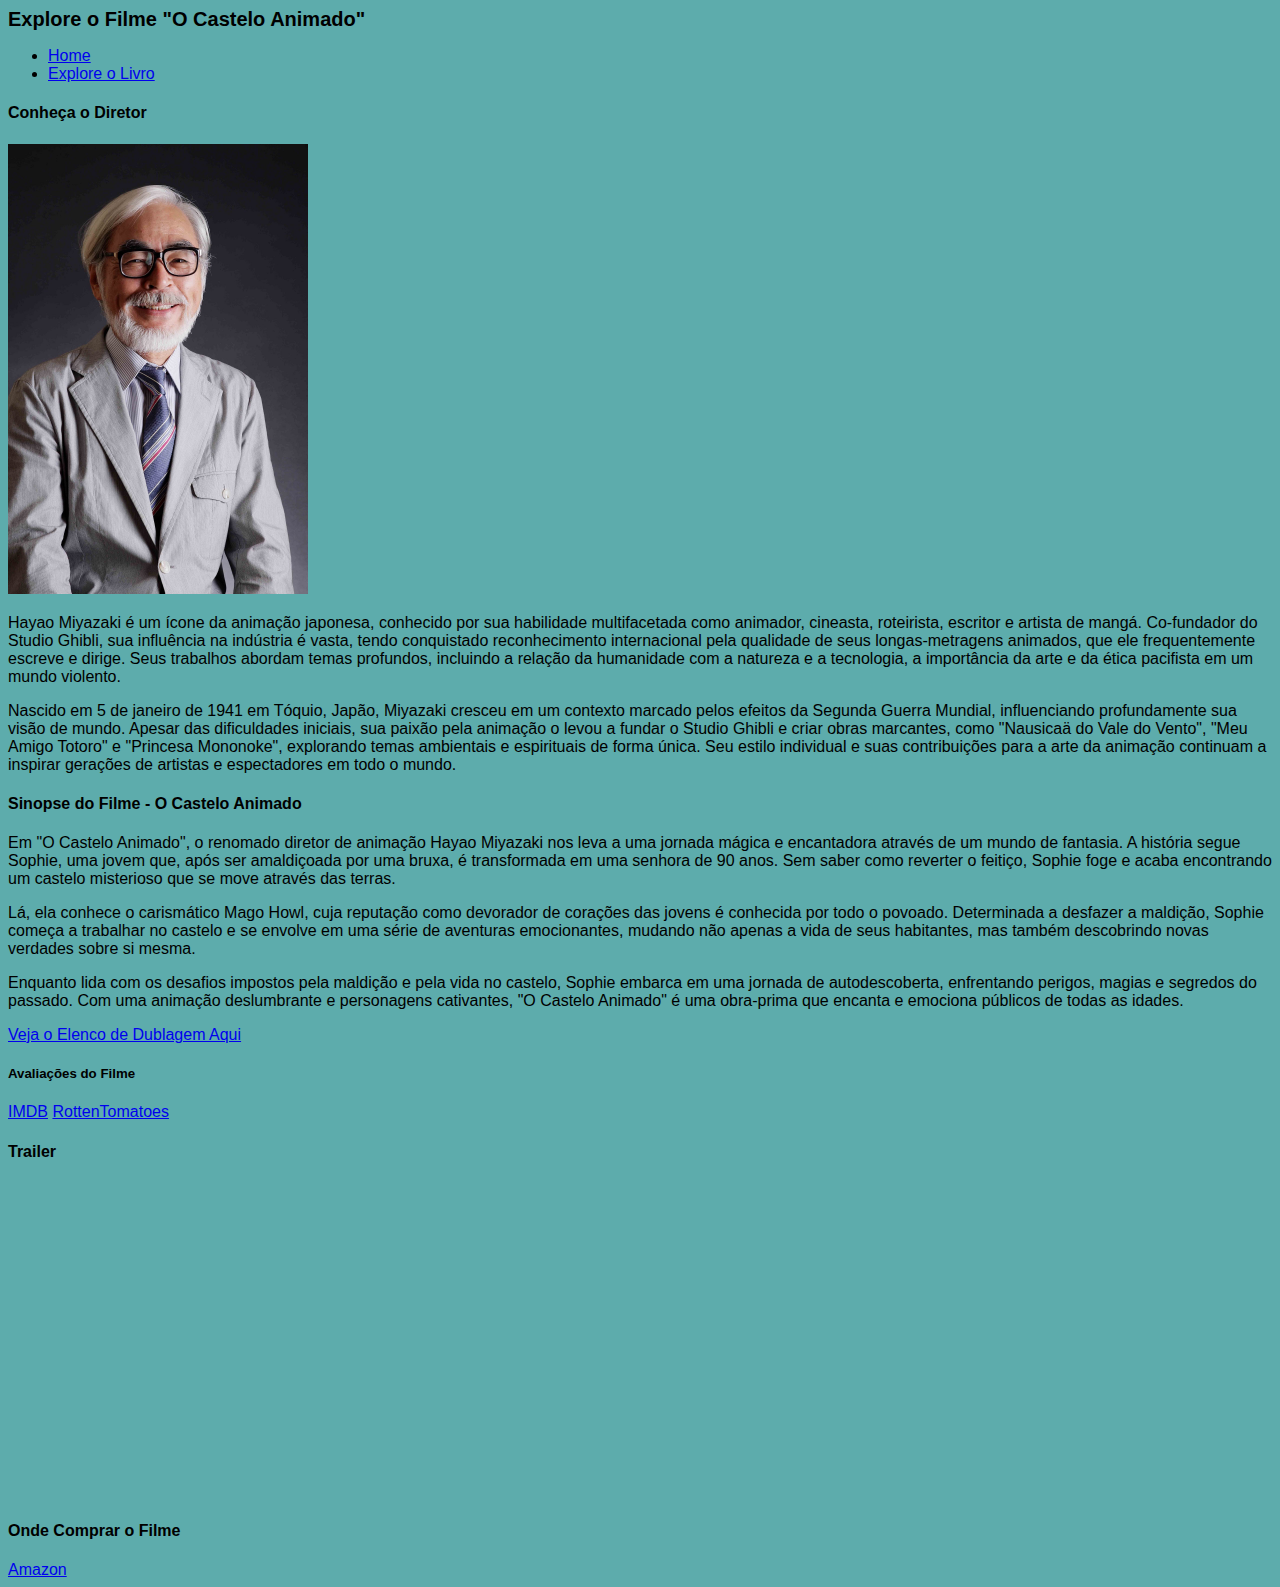
==== explore-o-filme.html @ a89bd102 "Base HTML - Projeto Final" ====
<!DOCTYPE html>
<html lang="pt-br">
  <head>
    <meta charset="UTF-8" />
    <meta name="viewport" content="width=device-width, initial-scale=1.0" />
    <meta
      name="description"
      content="Explore o universo encantador de 'O Castelo Animado' de Hayao Miyazaki! Descubra personagens cativantes, curiosidades dos diretor e imagens exclusivas. Se você ama animação japonesa e aventuras mágicas, este é o lugar ideal para descobrir mais sobre este clássico atemporal!"
    />
    <meta
      name="keywords"
      content="O Castelo Animado, Hayao Miyazaki, Estúdio Ghibli, Animação Japonesa, Clássicos de Animação, Filme, Sinopse, Aventura Mágica "
    />
    <link rel="stylesheet" href="style-filme.css" />
    <title>Explore o Filme - O Castelo Animado</title>
  </head>
  <body class="fundo">
    <header>Explore o Filme "O Castelo Animado"</header>
    <nav>
      <ul>
        <li>
          <a href="index.html">Home</a>
        </li>
        <li>
          <a href="explore-o-livro.html">Explore o Livro</a>
        </li>
      </ul>
    </nav>
    <section>
      <div>
        <h4>Conheça o Diretor</h4>
        <img
          class="diretor"
          src="Imagens/Foto_Hayao_Miyazaki.jpg"
          alt="Foto do Diretor Hayao Miyazaki"
        />
        <p>
          Hayao Miyazaki é um ícone da animação japonesa, conhecido por sua
          habilidade multifacetada como animador, cineasta, roteirista, escritor
          e artista de mangá. Co-fundador do Studio Ghibli, sua influência na
          indústria é vasta, tendo conquistado reconhecimento internacional pela
          qualidade de seus longas-metragens animados, que ele frequentemente
          escreve e dirige. Seus trabalhos abordam temas profundos, incluindo a
          relação da humanidade com a natureza e a tecnologia, a importância da
          arte e da ética pacifista em um mundo violento.
        </p>
        <p>
          Nascido em 5 de janeiro de 1941 em Tóquio, Japão, Miyazaki cresceu em
          um contexto marcado pelos efeitos da Segunda Guerra Mundial,
          influenciando profundamente sua visão de mundo. Apesar das
          dificuldades iniciais, sua paixão pela animação o levou a fundar o
          Studio Ghibli e criar obras marcantes, como "Nausicaä do Vale do
          Vento", "Meu Amigo Totoro" e "Princesa Mononoke", explorando temas
          ambientais e espirituais de forma única. Seu estilo individual e suas
          contribuições para a arte da animação continuam a inspirar gerações de
          artistas e espectadores em todo o mundo.
        </p>
      </div>
      <div>
        <h4>Sinopse do Filme - O Castelo Animado</h4>
        <p>
          Em "O Castelo Animado", o renomado diretor de animação Hayao Miyazaki
          nos leva a uma jornada mágica e encantadora através de um mundo de
          fantasia. A história segue Sophie, uma jovem que, após ser amaldiçoada
          por uma bruxa, é transformada em uma senhora de 90 anos. Sem saber
          como reverter o feitiço, Sophie foge e acaba encontrando um castelo
          misterioso que se move através das terras.
        </p>
        <p>
          Lá, ela conhece o carismático Mago Howl, cuja reputação como devorador
          de corações das jovens é conhecida por todo o povoado. Determinada a
          desfazer a maldição, Sophie começa a trabalhar no castelo e se envolve
          em uma série de aventuras emocionantes, mudando não apenas a vida de
          seus habitantes, mas também descobrindo novas verdades sobre si mesma.
        </p>
        <p>
          Enquanto lida com os desafios impostos pela maldição e pela vida no
          castelo, Sophie embarca em uma jornada de autodescoberta, enfrentando
          perigos, magias e segredos do passado. Com uma animação deslumbrante e
          personagens cativantes, "O Castelo Animado" é uma obra-prima que
          encanta e emociona públicos de todas as idades.
        </p>
        <a href="https://dublagem.fandom.com/wiki/O_Castelo_Animado"
          >Veja o Elenco de Dublagem Aqui</a
        >

        <h5>Avaliações do Filme</h5>
        <a href="https://dublagem.fandom.com/wiki/O_Castelo_Animado">IMDB</a>
        <a
          href="https://www.rottentomatoes.com/m/howls_moving_castle
        "
          >RottenTomatoes</a
        >
      </div>
      <div>
        <h4>Trailer</h4>
        <iframe
          width="560"
          height="315"
          src="https://www.youtube.com/embed/Q6BBw7N7rO0?si=T6V8L8-1sFo8Uy5p"
          title="YouTube video player"
          frameborder="0"
          allow="accelerometer; autoplay; clipboard-write; encrypted-media; gyroscope; picture-in-picture; web-share"
          referrerpolicy="strict-origin-when-cross-origin"
          allowfullscreen
        ></iframe>
      </div>
      <div>
        <h4>Onde Comprar o Filme</h4>
        <a
          href="https://www.amazon.com.br/Castelo-Animado-Hauru-Ugoku-Miyazaki/dp/B08248XK5C/ref=pd_sbs_d_sccl_1_1/142-7457182-6901740?pd_rd_w=KddN2&content-id=amzn1.sym.4ee849ad-38af-4e51-8433-e4db5bb4a44f&pf_rd_p=4ee849ad-38af-4e51-8433-e4db5bb4a44f&pf_rd_r=QSRTZ193EWZ1DQ138T5D&pd_rd_wg=Pv8Vt&pd_rd_r=49146cf7-7547-42b7-8e9b-eead5d34c6c8&pd_rd_i=B08248XK5C&psc=1
        "
          >Amazon</a
        >
      </div>
    </section>
  </body>
</html>
---- style-filme.css ----
body {
  font-family: Helvetica;
}
.fundo {
  background-color: rgb(93, 172, 172);
}

header {
  font-size: 20px;
  font-weight: bold;
}

.diretor {
  width: 300px;
}
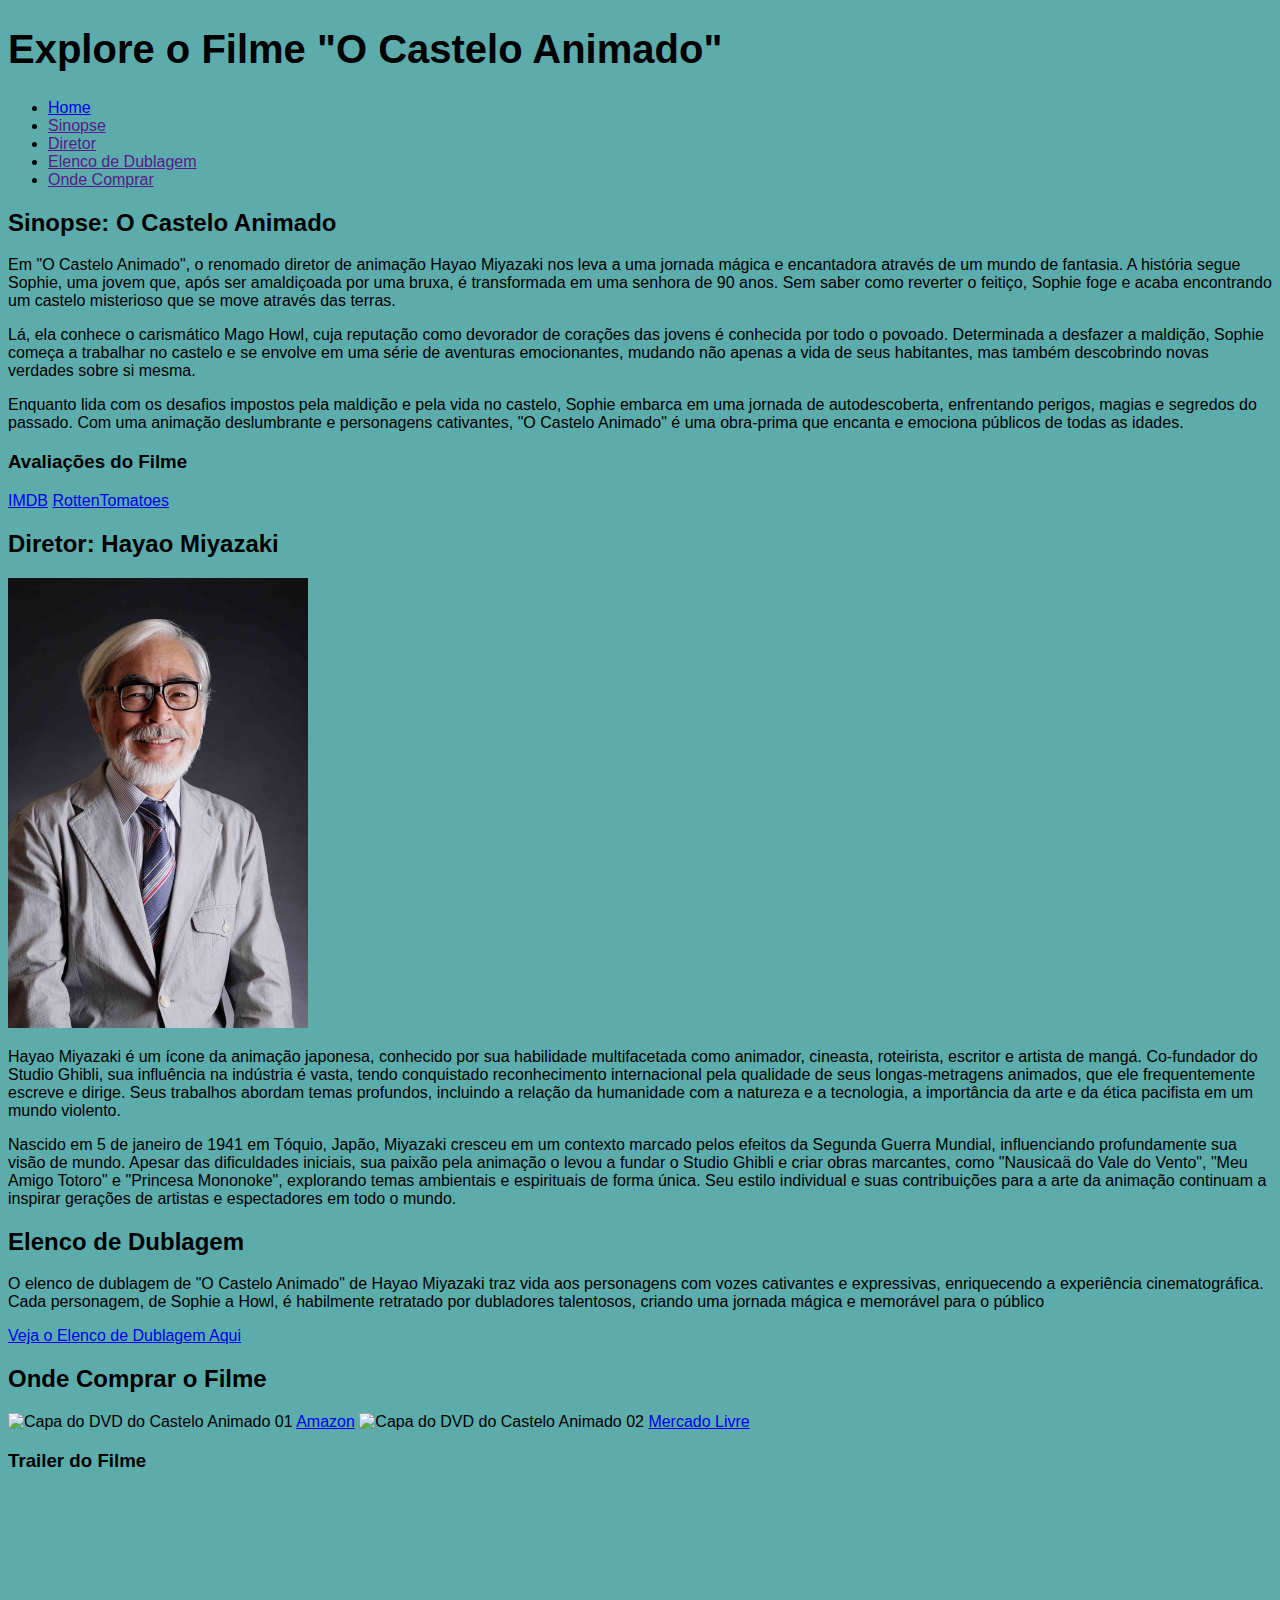
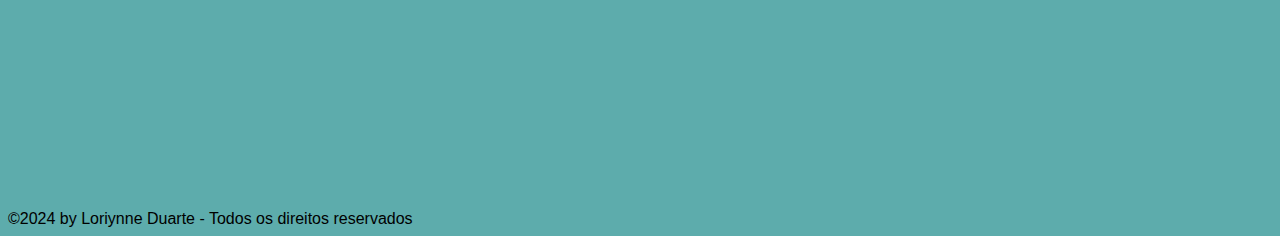
==== commit 6c88a9c8: "Edição no Código html" ====
--- a/explore-o-filme.html
+++ b/explore-o-filme.html
@@ -14,21 +14,70 @@
     <link rel="stylesheet" href="style-filme.css" />
     <title>Explore o Filme - O Castelo Animado</title>
   </head>
+
   <body class="fundo">
-    <header>Explore o Filme "O Castelo Animado"</header>
+    <header><h1>Explore o Filme "O Castelo Animado"</h1></header>
     <nav>
-      <ul>
-        <li>
+      <ul class="menu">
+        <li class="menu__item">
           <a href="index.html">Home</a>
         </li>
-        <li>
-          <a href="explore-o-livro.html">Explore o Livro</a>
+        <li class="menu__item">
+          <a href="">Sinopse</a>
+        </li>
+        <li class="menu__item">
+          <a href="">Diretor</a>
+        </li>
+        <li class="menu__item">
+          <a href="">Elenco de Dublagem</a>
+        </li>
+        <li class="menu__item">
+          <a href="">Onde Comprar</a>
         </li>
       </ul>
     </nav>
+
     <section>
-      <div>
-        <h4>Conheça o Diretor</h4>
+      <article>
+        <div>
+          <h2>Sinopse: O Castelo Animado</h2>
+          <p>
+            Em "O Castelo Animado", o renomado diretor de animação Hayao
+            Miyazaki nos leva a uma jornada mágica e encantadora através de um
+            mundo de fantasia. A história segue Sophie, uma jovem que, após ser
+            amaldiçoada por uma bruxa, é transformada em uma senhora de 90 anos.
+            Sem saber como reverter o feitiço, Sophie foge e acaba encontrando
+            um castelo misterioso que se move através das terras.
+          </p>
+          <p>
+            Lá, ela conhece o carismático Mago Howl, cuja reputação como
+            devorador de corações das jovens é conhecida por todo o povoado.
+            Determinada a desfazer a maldição, Sophie começa a trabalhar no
+            castelo e se envolve em uma série de aventuras emocionantes, mudando
+            não apenas a vida de seus habitantes, mas também descobrindo novas
+            verdades sobre si mesma.
+          </p>
+          <p>
+            Enquanto lida com os desafios impostos pela maldição e pela vida no
+            castelo, Sophie embarca em uma jornada de autodescoberta,
+            enfrentando perigos, magias e segredos do passado. Com uma animação
+            deslumbrante e personagens cativantes, "O Castelo Animado" é uma
+            obra-prima que encanta e emociona públicos de todas as idades.
+          </p>
+        </div>
+        <div>
+          <h3>Avaliações do Filme</h3>
+          <a href="https://dublagem.fandom.com/wiki/O_Castelo_Animado">IMDB</a>
+          <a
+            href="https://www.rottentomatoes.com/m/howls_moving_castle
+        "
+            >RottenTomatoes</a
+          >
+        </div>
+      </article>
+
+      <article>
+        <h2>Diretor: Hayao Miyazaki</h2>
         <img
           class="diretor"
           src="Imagens/Foto_Hayao_Miyazaki.jpg"
@@ -55,45 +104,43 @@
           contribuições para a arte da animação continuam a inspirar gerações de
           artistas e espectadores em todo o mundo.
         </p>
-      </div>
-      <div>
-        <h4>Sinopse do Filme - O Castelo Animado</h4>
+      </article>
+
+      <article>
+        <h2>Elenco de Dublagem</h2>
         <p>
-          Em "O Castelo Animado", o renomado diretor de animação Hayao Miyazaki
-          nos leva a uma jornada mágica e encantadora através de um mundo de
-          fantasia. A história segue Sophie, uma jovem que, após ser amaldiçoada
-          por uma bruxa, é transformada em uma senhora de 90 anos. Sem saber
-          como reverter o feitiço, Sophie foge e acaba encontrando um castelo
-          misterioso que se move através das terras.
-        </p>
-        <p>
-          Lá, ela conhece o carismático Mago Howl, cuja reputação como devorador
-          de corações das jovens é conhecida por todo o povoado. Determinada a
-          desfazer a maldição, Sophie começa a trabalhar no castelo e se envolve
-          em uma série de aventuras emocionantes, mudando não apenas a vida de
-          seus habitantes, mas também descobrindo novas verdades sobre si mesma.
-        </p>
-        <p>
-          Enquanto lida com os desafios impostos pela maldição e pela vida no
-          castelo, Sophie embarca em uma jornada de autodescoberta, enfrentando
-          perigos, magias e segredos do passado. Com uma animação deslumbrante e
-          personagens cativantes, "O Castelo Animado" é uma obra-prima que
-          encanta e emociona públicos de todas as idades.
+          O elenco de dublagem de "O Castelo Animado" de Hayao Miyazaki traz
+          vida aos personagens com vozes cativantes e expressivas, enriquecendo
+          a experiência cinematográfica. Cada personagem, de Sophie a Howl, é
+          habilmente retratado por dubladores talentosos, criando uma jornada
+          mágica e memorável para o público
         </p>
         <a href="https://dublagem.fandom.com/wiki/O_Castelo_Animado"
           >Veja o Elenco de Dublagem Aqui</a
         >
+      </article>
 
-        <h5>Avaliações do Filme</h5>
-        <a href="https://dublagem.fandom.com/wiki/O_Castelo_Animado">IMDB</a>
+      <article>
+        <h2>Onde Comprar o Filme</h2>
+        <img
+          src="https://m.media-amazon.com/images/I/61JDGVw3uZL._AC_SY445_.jpg"
+          alt="Capa do DVD do Castelo Animado 01"
+        />
         <a
-          href="https://www.rottentomatoes.com/m/howls_moving_castle
+          href="https://www.amazon.com.br/Castelo-Animado-Hauru-Ugoku-Miyazaki/dp/B08248XK5C/ref=pd_sbs_d_sccl_1_1/142-7457182-6901740?pd_rd_w=KddN2&content-id=amzn1.sym.4ee849ad-38af-4e51-8433-e4db5bb4a44f&pf_rd_p=4ee849ad-38af-4e51-8433-e4db5bb4a44f&pf_rd_r=QSRTZ193EWZ1DQ138T5D&pd_rd_wg=Pv8Vt&pd_rd_r=49146cf7-7547-42b7-8e9b-eead5d34c6c8&pd_rd_i=B08248XK5C&psc=1
         "
-          >RottenTomatoes</a
+          >Amazon</a
         >
-      </div>
-      <div>
-        <h4>Trailer</h4>
+        <img
+          src="https://http2.mlstatic.com/D_NQ_NP_777185-MLU74243408026_022024-O.webp"
+          alt="Capa do DVD do Castelo Animado 02"
+        />
+        <a
+          href="https://www.mercadolivre.com.br/dvd-o-castelo-animado-hayao-miyazaki/p/MLB31395358?item_id=MLB3601176333&from=gshop&matt_tool=62604220&matt_word=&matt_source=google&matt_campaign_id=14300459464&matt_ad_group_id=126793517956&matt_match_type=&matt_network=g&matt_device=c&matt_creative=543111991142&matt_keyword=&matt_ad_position=&matt_ad_type=pla&matt_merchant_id=735125422&matt_product_id=MLB31395358-product&matt_product_partition_id=1801751747264&matt_target_id=pla-1801751747264&cq_src=google_ads&cq_cmp=14300459464&cq_net=g&cq_plt=gp&cq_med=pla&gad_source=4&gclid=CjwKCAjwvIWzBhAlEiwAHHWgvbLtfSP4U1g98r3tLG03YKs9Mm_jybQyJX-GI14v_VQSnyqhzwG6cBoCRV8QAvD_BwE"
+          >Mercado Livre</a
+        >
+
+        <h3>Trailer do Filme</h3>
         <iframe
           width="560"
           height="315"
@@ -104,15 +151,8 @@
           referrerpolicy="strict-origin-when-cross-origin"
           allowfullscreen
         ></iframe>
-      </div>
-      <div>
-        <h4>Onde Comprar o Filme</h4>
-        <a
-          href="https://www.amazon.com.br/Castelo-Animado-Hauru-Ugoku-Miyazaki/dp/B08248XK5C/ref=pd_sbs_d_sccl_1_1/142-7457182-6901740?pd_rd_w=KddN2&content-id=amzn1.sym.4ee849ad-38af-4e51-8433-e4db5bb4a44f&pf_rd_p=4ee849ad-38af-4e51-8433-e4db5bb4a44f&pf_rd_r=QSRTZ193EWZ1DQ138T5D&pd_rd_wg=Pv8Vt&pd_rd_r=49146cf7-7547-42b7-8e9b-eead5d34c6c8&pd_rd_i=B08248XK5C&psc=1
-        "
-          >Amazon</a
-        >
-      </div>
+      </article>
     </section>
+    <footer>©2024 by Loriynne Duarte - Todos os direitos reservados</footer>
   </body>
 </html>
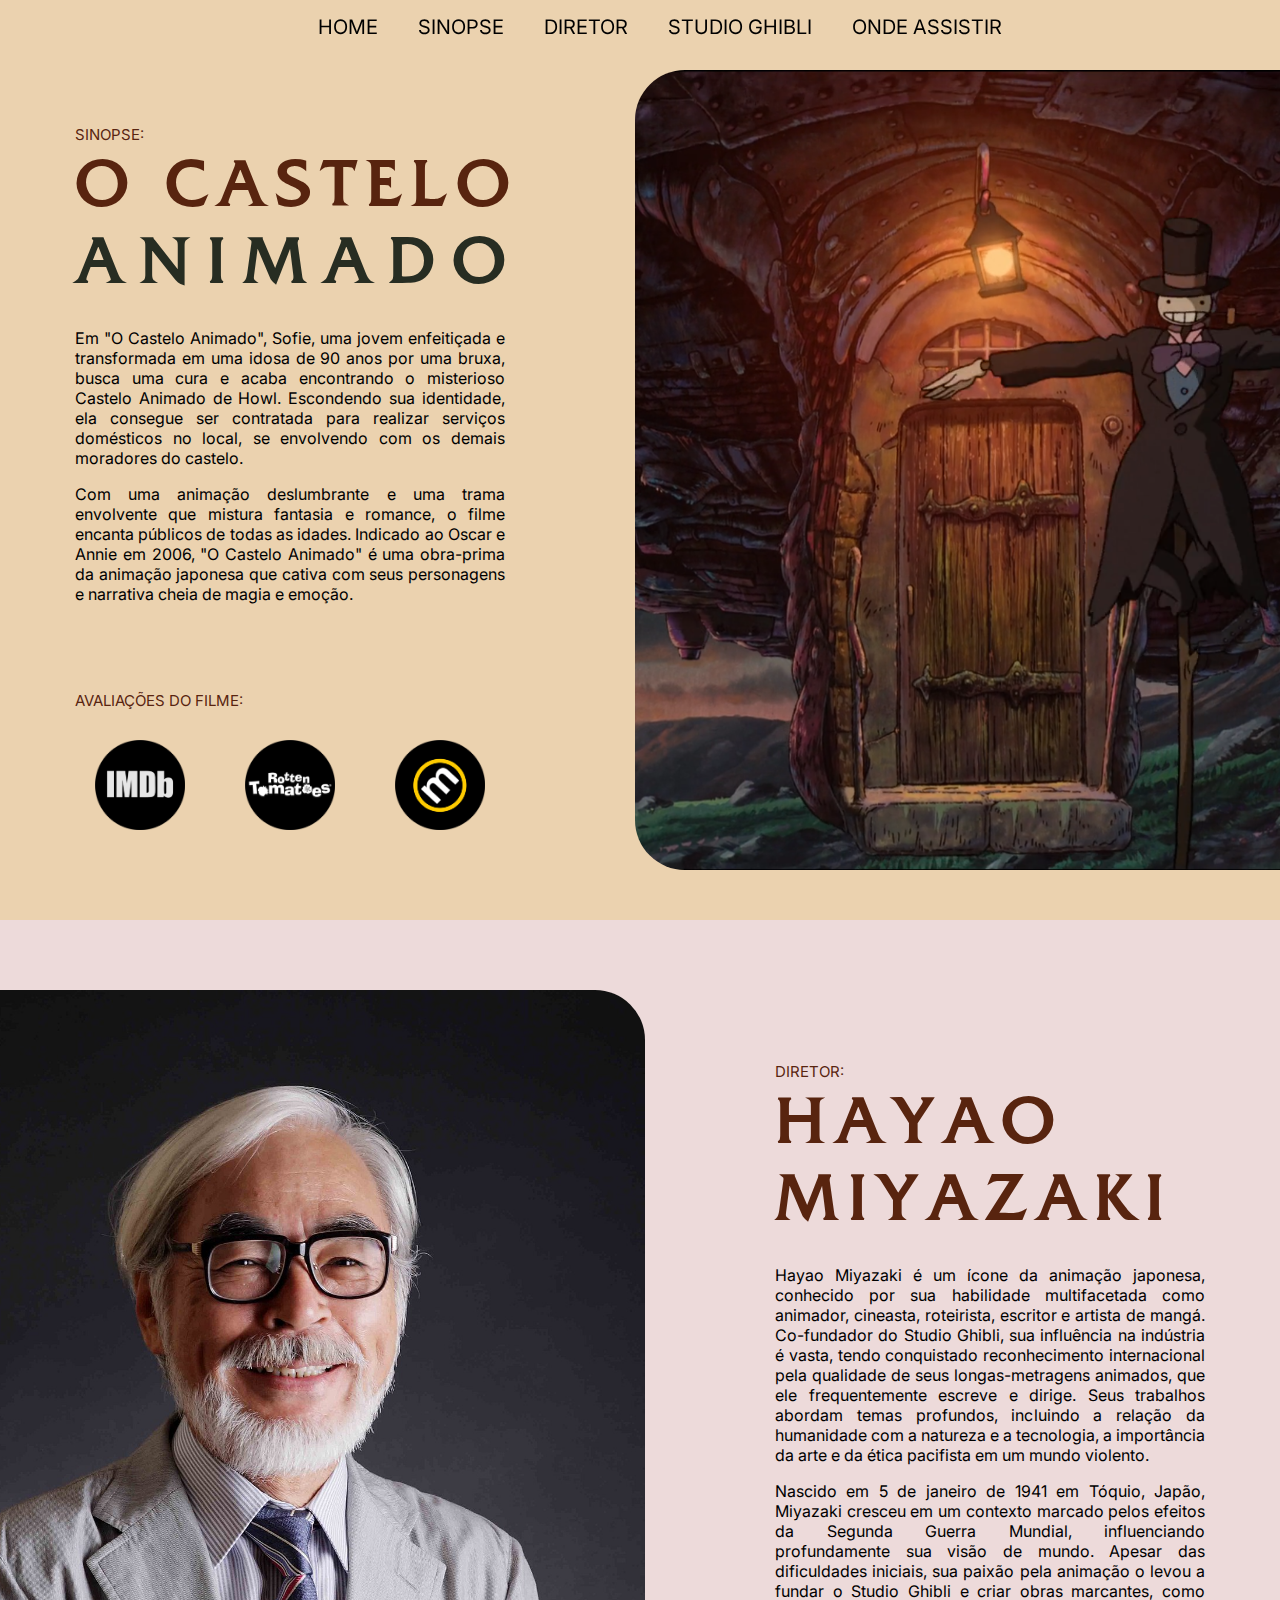
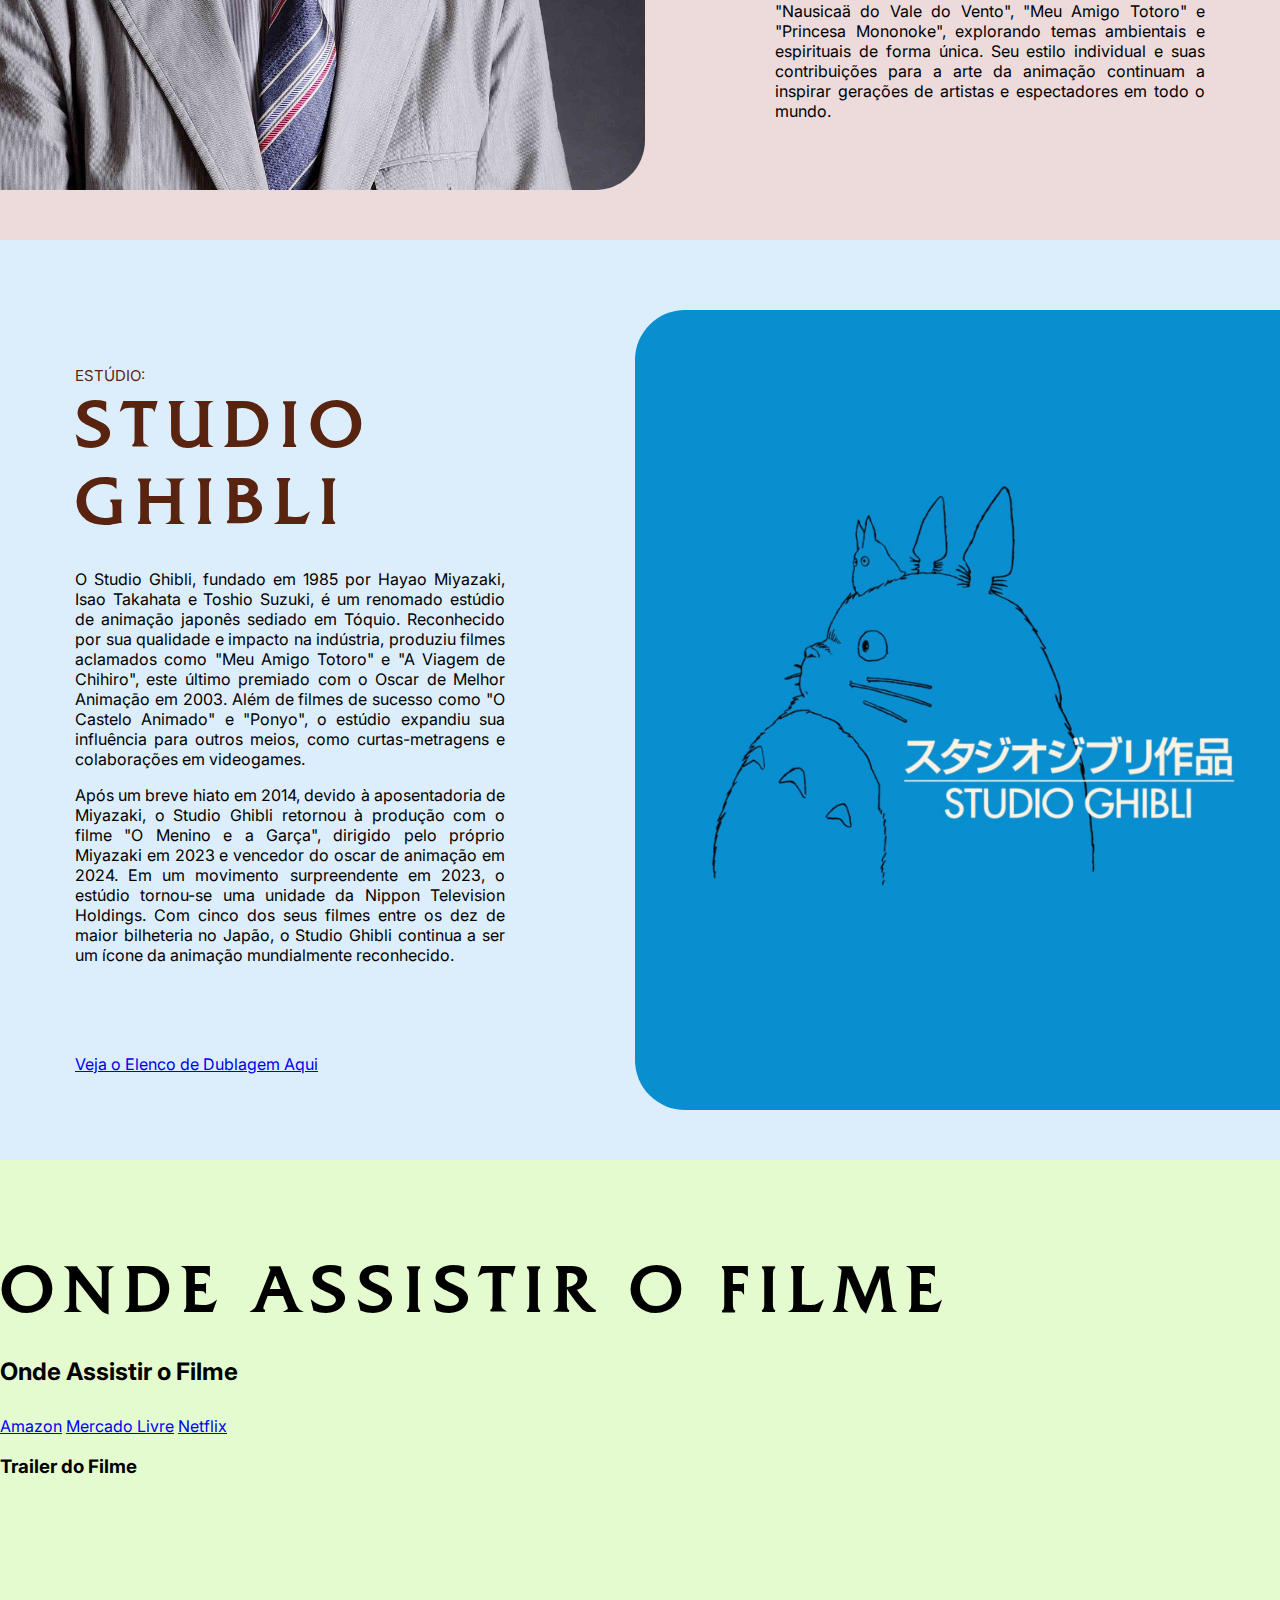
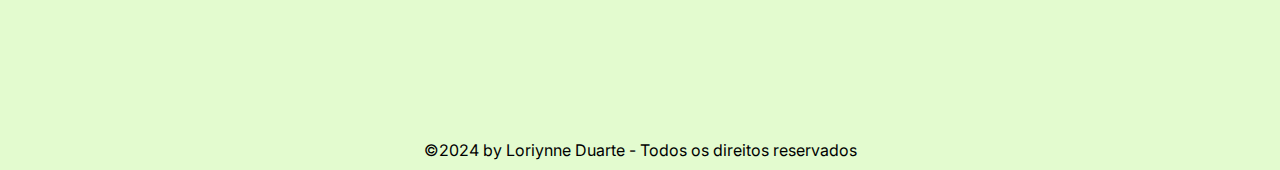
==== commit 23d189e0: "Etapa Filme 01" ====
--- a/explore-o-filme.html
+++ b/explore-o-filme.html
@@ -11,139 +11,201 @@
       name="keywords"
       content="O Castelo Animado, Hayao Miyazaki, Estúdio Ghibli, Animação Japonesa, Clássicos de Animação, Filme, Sinopse, Aventura Mágica "
     />
+    <link
+      href="https://fonts.googleapis.com/css2?family=Inter:wght@100..900&display=swap"
+      rel="stylesheet"
+    />
+
     <link rel="stylesheet" href="style-filme.css" />
+
     <title>Explore o Filme - O Castelo Animado</title>
   </head>
 
-  <body class="fundo">
-    <header><h1>Explore o Filme "O Castelo Animado"</h1></header>
-    <nav>
-      <ul class="menu">
-        <li class="menu__item">
-          <a href="index.html">Home</a>
-        </li>
-        <li class="menu__item">
-          <a href="">Sinopse</a>
-        </li>
-        <li class="menu__item">
-          <a href="">Diretor</a>
-        </li>
-        <li class="menu__item">
-          <a href="">Elenco de Dublagem</a>
-        </li>
-        <li class="menu__item">
-          <a href="">Onde Comprar</a>
-        </li>
-      </ul>
-    </nav>
-
-    <section>
-      <article>
-        <div>
-          <h2>Sinopse: O Castelo Animado</h2>
-          <p>
-            Em "O Castelo Animado", o renomado diretor de animação Hayao
-            Miyazaki nos leva a uma jornada mágica e encantadora através de um
-            mundo de fantasia. A história segue Sophie, uma jovem que, após ser
-            amaldiçoada por uma bruxa, é transformada em uma senhora de 90 anos.
-            Sem saber como reverter o feitiço, Sophie foge e acaba encontrando
-            um castelo misterioso que se move através das terras.
-          </p>
-          <p>
-            Lá, ela conhece o carismático Mago Howl, cuja reputação como
-            devorador de corações das jovens é conhecida por todo o povoado.
-            Determinada a desfazer a maldição, Sophie começa a trabalhar no
-            castelo e se envolve em uma série de aventuras emocionantes, mudando
-            não apenas a vida de seus habitantes, mas também descobrindo novas
-            verdades sobre si mesma.
-          </p>
-          <p>
-            Enquanto lida com os desafios impostos pela maldição e pela vida no
-            castelo, Sophie embarca em uma jornada de autodescoberta,
-            enfrentando perigos, magias e segredos do passado. Com uma animação
-            deslumbrante e personagens cativantes, "O Castelo Animado" é uma
-            obra-prima que encanta e emociona públicos de todas as idades.
-          </p>
-        </div>
-        <div>
-          <h3>Avaliações do Filme</h3>
-          <a href="https://dublagem.fandom.com/wiki/O_Castelo_Animado">IMDB</a>
-          <a
-            href="https://www.rottentomatoes.com/m/howls_moving_castle
-        "
-            >RottenTomatoes</a
-          >
-        </div>
-      </article>
-
-      <article>
-        <h2>Diretor: Hayao Miyazaki</h2>
+  <body>
+    <header>
+      <h1>Explore o Filme "O Castelo Animado"</h1>
+      <nav>
+        <ul class="menu">
+          <li>
+            <a class="menu__link" href="index.html">HOME</a>
+          </li>
+          <li>
+            <a class="menu__link" href="#sinopse">SINOPSE</a>
+          </li>
+          <li>
+            <a class="menu__link" href="#diretor">DIRETOR</a>
+          </li>
+          <li>
+            <a class="menu__link" href="#studio-ghibli">STUDIO GHIBLI</a>
+          </li>
+          <li>
+            <a class="menu__link" href="#onde-assistir">ONDE ASSISTIR</a>
+          </li>
+        </ul>
+      </nav>
+    </header>
+
+    <main>
+      <article id="sinopse" class="sinopse">
+        <div class="sinopse__content">
+          <h2>
+            <p class="div-title-1">SINOPSE:</p>
+            <p class="div-title-2">O CASTELO</p>
+            <p class="div-title-3">ANIMADO</p>
+          </h2>
+          <p>
+            Em "O Castelo Animado", Sofie, uma jovem enfeitiçada e transformada
+            em uma idosa de 90 anos por uma bruxa, busca uma cura e acaba
+            encontrando o misterioso Castelo Animado de Howl. Escondendo sua
+            identidade, ela consegue ser contratada para realizar serviços
+            domésticos no local, se envolvendo com os demais moradores do
+            castelo.
+          </p>
+          <p>
+            Com uma animação deslumbrante e uma trama envolvente que mistura
+            fantasia e romance, o filme encanta públicos de todas as idades.
+            Indicado ao Oscar e Annie em 2006, "O Castelo Animado" é uma
+            obra-prima da animação japonesa que cativa com seus personagens e
+            narrativa cheia de magia e emoção.
+          </p>
+        </div>
+
+        <div class="avaliacoes__content">
+          <h3 class="div-title-1">AVALIAÇÕES DO FILME:</h3>
+          <ul class="avaliacoes">
+            <li>
+              <a href="https://www.imdb.com/title/tt0347149/">
+                <img
+                  class="av-logos"
+                  src="Imagens/imdb-logo.png"
+                  alt="Logo IMDB"
+                />
+              </a>
+            </li>
+            <li>
+              <a href="https://www.rottentomatoes.com/m/howls_moving_castle">
+                <img
+                  class="av-logos"
+                  src="Imagens/rotten-tomatoes-logo.png"
+                  alt="Logo Rotten Tomatoes"
+                />
+              </a>
+            </li>
+
+            <li>
+              <a href="https://www.metacritic.com/movie/howls-moving-castle/">
+                <img
+                  class="av-logos"
+                  src="Imagens/logo-metacritic.png"
+                  alt="Logo Metacritic"
+                />
+              </a>
+            </li>
+          </ul>
+        </div>
         <img
-          class="diretor"
+          class="sinopse__img"
+          src="Imagens/fundo-sinopse.png"
+          alt="Imagem do filme O Castelo Animado"
+        />
+      </article>
+
+      <article id="diretor">
+        <div class="diretor__content">
+          <h2>
+            <p class="div-title-1">DIRETOR:</p>
+            <p class="div-title-2">HAYAO MIYAZAKI</p>
+          </h2>
+          <p>
+            Hayao Miyazaki é um ícone da animação japonesa, conhecido por sua
+            habilidade multifacetada como animador, cineasta, roteirista,
+            escritor e artista de mangá. Co-fundador do Studio Ghibli, sua
+            influência na indústria é vasta, tendo conquistado reconhecimento
+            internacional pela qualidade de seus longas-metragens animados, que
+            ele frequentemente escreve e dirige. Seus trabalhos abordam temas
+            profundos, incluindo a relação da humanidade com a natureza e a
+            tecnologia, a importância da arte e da ética pacifista em um mundo
+            violento.
+          </p>
+          <p>
+            Nascido em 5 de janeiro de 1941 em Tóquio, Japão, Miyazaki cresceu
+            em um contexto marcado pelos efeitos da Segunda Guerra Mundial,
+            influenciando profundamente sua visão de mundo. Apesar das
+            dificuldades iniciais, sua paixão pela animação o levou a fundar o
+            Studio Ghibli e criar obras marcantes, como "Nausicaä do Vale do
+            Vento", "Meu Amigo Totoro" e "Princesa Mononoke", explorando temas
+            ambientais e espirituais de forma única. Seu estilo individual e
+            suas contribuições para a arte da animação continuam a inspirar
+            gerações de artistas e espectadores em todo o mundo.
+          </p>
+        </div>
+        <img
+          class="diretor__img"
           src="Imagens/Foto_Hayao_Miyazaki.jpg"
           alt="Foto do Diretor Hayao Miyazaki"
         />
-        <p>
-          Hayao Miyazaki é um ícone da animação japonesa, conhecido por sua
-          habilidade multifacetada como animador, cineasta, roteirista, escritor
-          e artista de mangá. Co-fundador do Studio Ghibli, sua influência na
-          indústria é vasta, tendo conquistado reconhecimento internacional pela
-          qualidade de seus longas-metragens animados, que ele frequentemente
-          escreve e dirige. Seus trabalhos abordam temas profundos, incluindo a
-          relação da humanidade com a natureza e a tecnologia, a importância da
-          arte e da ética pacifista em um mundo violento.
-        </p>
-        <p>
-          Nascido em 5 de janeiro de 1941 em Tóquio, Japão, Miyazaki cresceu em
-          um contexto marcado pelos efeitos da Segunda Guerra Mundial,
-          influenciando profundamente sua visão de mundo. Apesar das
-          dificuldades iniciais, sua paixão pela animação o levou a fundar o
-          Studio Ghibli e criar obras marcantes, como "Nausicaä do Vale do
-          Vento", "Meu Amigo Totoro" e "Princesa Mononoke", explorando temas
-          ambientais e espirituais de forma única. Seu estilo individual e suas
-          contribuições para a arte da animação continuam a inspirar gerações de
-          artistas e espectadores em todo o mundo.
-        </p>
-      </article>
-
-      <article>
-        <h2>Elenco de Dublagem</h2>
-        <p>
-          O elenco de dublagem de "O Castelo Animado" de Hayao Miyazaki traz
-          vida aos personagens com vozes cativantes e expressivas, enriquecendo
-          a experiência cinematográfica. Cada personagem, de Sophie a Howl, é
-          habilmente retratado por dubladores talentosos, criando uma jornada
-          mágica e memorável para o público
-        </p>
-        <a href="https://dublagem.fandom.com/wiki/O_Castelo_Animado"
-          >Veja o Elenco de Dublagem Aqui</a
-        >
-      </article>
-
-      <article>
-        <h2>Onde Comprar o Filme</h2>
+      </article>
+
+      <article id="studio-ghibli">
+        <div class="ghibli__content">
+          <h2>
+            <p class="div-title-1">ESTÚDIO:</p>
+            <p class="div-title-2">STUDIO GHIBLI</p>
+          </h2>
+          <p>
+            O Studio Ghibli, fundado em 1985 por Hayao Miyazaki, Isao Takahata e
+            Toshio Suzuki, é um renomado estúdio de animação japonês sediado em
+            Tóquio. Reconhecido por sua qualidade e impacto na indústria,
+            produziu filmes aclamados como "Meu Amigo Totoro" e "A Viagem de
+            Chihiro", este último premiado com o Oscar de Melhor Animação em
+            2003. Além de filmes de sucesso como "O Castelo Animado" e "Ponyo",
+            o estúdio expandiu sua influência para outros meios, como
+            curtas-metragens e colaborações em videogames.
+          </p>
+          <p>
+            Após um breve hiato em 2014, devido à aposentadoria de Miyazaki, o
+            Studio Ghibli retornou à produção com o filme "O Menino e a Garça",
+            dirigido pelo próprio Miyazaki em 2023 e vencedor do oscar de
+            animação em 2024. Em um movimento surpreendente em 2023, o estúdio
+            tornou-se uma unidade da Nippon Television Holdings. Com cinco dos
+            seus filmes entre os dez de maior bilheteria no Japão, o Studio
+            Ghibli continua a ser um ícone da animação mundialmente reconhecido.
+          </p>
+        </div>
+
+        <div class="dublagem">
+          <a href="https://dublagem.fandom.com/wiki/O_Castelo_Animado"
+            >Veja o Elenco de Dublagem Aqui</a
+          >
+        </div>
+
         <img
-          src="https://m.media-amazon.com/images/I/61JDGVw3uZL._AC_SY445_.jpg"
-          alt="Capa do DVD do Castelo Animado 01"
+          class="ghibli__img"
+          src="Imagens/ghibli-logo.png"
+          alt="Imagem do Studio Ghibli"
         />
+      </article>
+
+      <article id="onde-assistir">
+        <h2>
+          <p class="div-title-4">ONDE ASSISTIR O FILME</p>
+        </h2>
+        <h2>Onde Assistir o Filme</h2>
         <a
           href="https://www.amazon.com.br/Castelo-Animado-Hauru-Ugoku-Miyazaki/dp/B08248XK5C/ref=pd_sbs_d_sccl_1_1/142-7457182-6901740?pd_rd_w=KddN2&content-id=amzn1.sym.4ee849ad-38af-4e51-8433-e4db5bb4a44f&pf_rd_p=4ee849ad-38af-4e51-8433-e4db5bb4a44f&pf_rd_r=QSRTZ193EWZ1DQ138T5D&pd_rd_wg=Pv8Vt&pd_rd_r=49146cf7-7547-42b7-8e9b-eead5d34c6c8&pd_rd_i=B08248XK5C&psc=1
         "
           >Amazon</a
         >
-        <img
-          src="https://http2.mlstatic.com/D_NQ_NP_777185-MLU74243408026_022024-O.webp"
-          alt="Capa do DVD do Castelo Animado 02"
-        />
         <a
           href="https://www.mercadolivre.com.br/dvd-o-castelo-animado-hayao-miyazaki/p/MLB31395358?item_id=MLB3601176333&from=gshop&matt_tool=62604220&matt_word=&matt_source=google&matt_campaign_id=14300459464&matt_ad_group_id=126793517956&matt_match_type=&matt_network=g&matt_device=c&matt_creative=543111991142&matt_keyword=&matt_ad_position=&matt_ad_type=pla&matt_merchant_id=735125422&matt_product_id=MLB31395358-product&matt_product_partition_id=1801751747264&matt_target_id=pla-1801751747264&cq_src=google_ads&cq_cmp=14300459464&cq_net=g&cq_plt=gp&cq_med=pla&gad_source=4&gclid=CjwKCAjwvIWzBhAlEiwAHHWgvbLtfSP4U1g98r3tLG03YKs9Mm_jybQyJX-GI14v_VQSnyqhzwG6cBoCRV8QAvD_BwE"
           >Mercado Livre</a
         >
 
+        <a href="https://www.netflix.com/br/title/70028883">Netflix</a>
+
         <h3>Trailer do Filme</h3>
         <iframe
-          width="560"
-          height="315"
+          class="trailer"
           src="https://www.youtube.com/embed/Q6BBw7N7rO0?si=T6V8L8-1sFo8Uy5p"
           title="YouTube video player"
           frameborder="0"
@@ -152,7 +214,7 @@
           allowfullscreen
         ></iframe>
       </article>
-    </section>
+    </main>
     <footer>©2024 by Loriynne Duarte - Todos os direitos reservados</footer>
   </body>
 </html>
--- a/style-filme.css
+++ b/style-filme.css
@@ -1,15 +1,236 @@
+@font-face {
+  font-family: Friz;
+  src: url(Fonts/friz-quadrata-regular.ttf);
+}
+
 body {
-  font-family: Helvetica;
-}
-.fundo {
-  background-color: rgb(93, 172, 172);
+  font-family: "Inter";
+  margin: 0px;
+  scrollbar-width: thin;
+}
+
+main {
+  scroll-snap-stop: always (y mandatory);
+  scroll-snap-align: start;
+}
+
+h1 {
+  display: none;
+}
+
+h2 {
+  margin-bottom: 30px;
+}
+
+nav {
+  top: 0;
+  position: fixed;
+  margin: 15px 0px;
+}
+
+nav,
+li {
+  list-style: none;
+}
+
+ul {
+  margin: 0px;
 }
 
 header {
+  display: flex;
+  position: relative;
   font-size: 20px;
-  font-weight: bold;
-}
-
-.diretor {
-  width: 300px;
-}
+  justify-content: center;
+}
+
+.div-title-1 {
+  color: #58240f;
+  font-size: 15px;
+  font-weight: 400;
+  margin: 0px;
+}
+
+.div-title-2 {
+  color: #58240f;
+  font-family: Friz;
+  font-size: 63px;
+  letter-spacing: 10px;
+  margin: 0px;
+  width: 450px;
+}
+
+.div-title-3 {
+  color: #272d22;
+  font-family: Friz;
+  font-size: 63px;
+  letter-spacing: 17px;
+  margin: 0px;
+  width: 450px;
+}
+
+.div-title-4 {
+  color: black;
+  font-family: Friz;
+  font-size: 63px;
+  letter-spacing: 10px;
+  margin: 0px;
+}
+
+.avaliacoes {
+  display: flex;
+  padding: 0px;
+}
+
+.av-logos {
+  height: 90px;
+  margin: 0px 20px;
+}
+.menu {
+  display: flex;
+  justify-content: center;
+}
+
+.menu__link {
+  top: 0;
+  margin: 0px 20px;
+  color: black;
+  list-style: none;
+  text-decoration: none;
+}
+
+.menu__link:hover {
+  color: white;
+  font-weight: bolder;
+}
+
+#sinopse {
+  display: grid;
+  grid-template-areas:
+    "sinopse img"
+    "avaliacoes img";
+  background-color: #ebd2af;
+  height: 100%;
+  width: 100%;
+  justify-content: center;
+  align-items: center;
+  padding-top: 70px;
+  padding-bottom: 50px;
+  margin: 0px;
+}
+
+.sinopse__content {
+  grid-area: sinopse;
+  width: 430px;
+  margin: 0px 130px;
+  text-align: justify;
+}
+
+.sinopse__img {
+  grid-area: img;
+  height: 800px;
+  width: 700px;
+  object-fit: cover;
+  object-position: center;
+  border-radius: 50px 50px 50px 50px;
+  align-self: right;
+}
+
+.avaliacoes__content {
+  grid-area: avaliacoes;
+  width: 430px;
+  margin: 0px 130px;
+}
+
+.avaliacoes {
+  justify-content: space-between;
+  margin-top: 30px;
+}
+
+.diretor__img {
+  grid-area: dir_img;
+  height: 800px;
+  width: 700px;
+  object-fit: cover;
+  object-position: top;
+  border-radius: 50px 50px 50px 50px;
+  align-self: right;
+}
+
+.diretor__content {
+  grid-area: dir_content;
+  width: 430px;
+  margin: 0px 130px;
+  text-align: justify;
+}
+
+#diretor {
+  display: grid;
+  grid-template-areas: "dir_img dir_content";
+  background-color: #eddada;
+  height: 100%;
+  width: 100%;
+  justify-content: center;
+  align-items: center;
+  padding-top: 70px;
+  padding-bottom: 50px;
+  margin: 0px;
+}
+
+#studio-ghibli {
+  display: grid;
+  grid-template-areas:
+    "ghibli_content ghibli_img"
+    "dublagem ghibli_img";
+  background-color: #dceefc;
+  height: 100%;
+  width: 100%;
+  justify-content: center;
+  align-items: center;
+  padding-top: 70px;
+  padding-bottom: 50px;
+  margin: 0px;
+}
+
+.ghibli__content {
+  grid-area: ghibli_content;
+  width: 430px;
+  margin: 0px 130px;
+  text-align: justify;
+}
+
+.ghibli__img {
+  grid-area: ghibli_img;
+  height: 800px;
+  width: 700px;
+  object-fit: cover;
+  object-position: center;
+  border-radius: 50px 50px 50px 50px;
+  align-self: right;
+}
+
+.dublagem {
+  grid-area: dublagem;
+  width: 430px;
+  margin: 0px 130px;
+  text-align: justify;
+}
+
+#onde-assistir {
+  background-color: #e3fbcf;
+  height: 100%;
+  width: 100%;
+  justify-content: center;
+  align-items: center;
+  padding-top: 70px;
+  padding-bottom: 50px;
+  margin: 0px;
+}
+
+footer {
+  background-color: #e3fbcf;
+  text-align: center;
+  vertical-align: bottom;
+  padding-top: 40px;
+  padding-bottom: 10px;
+}
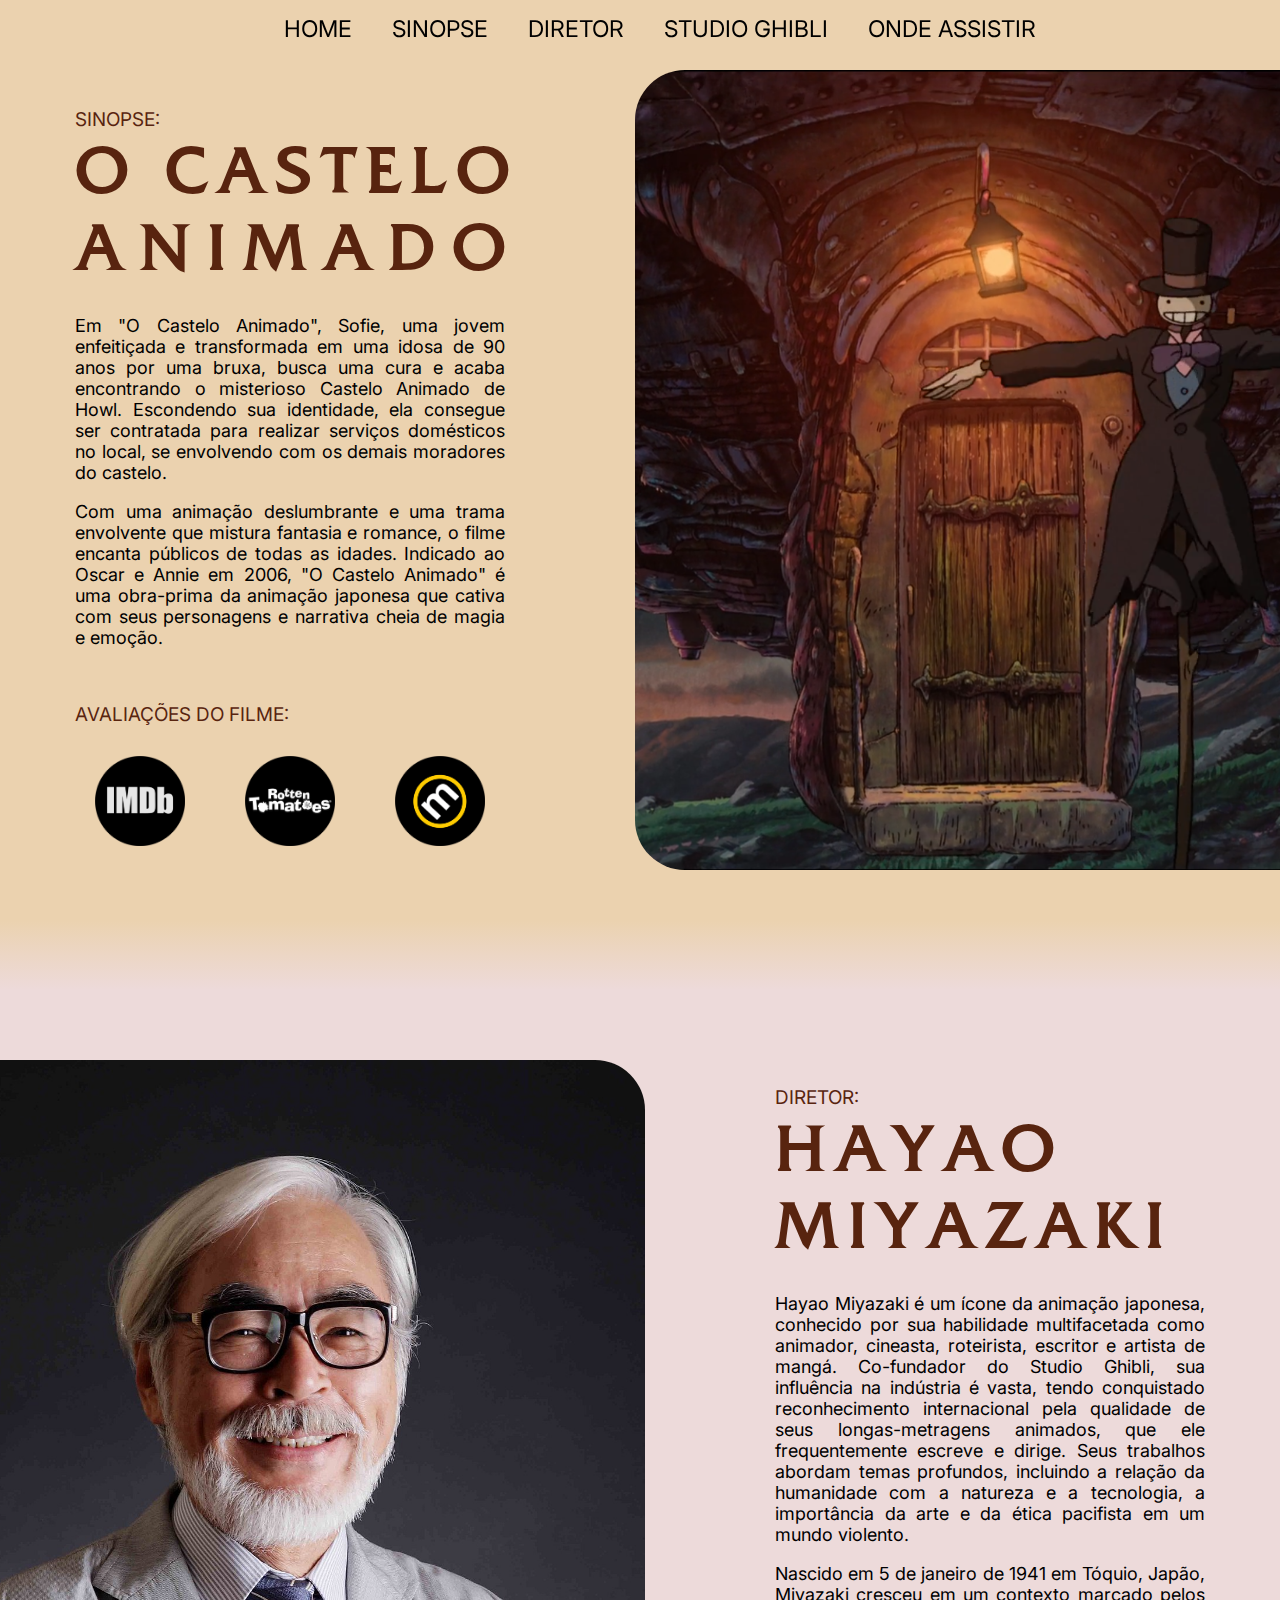
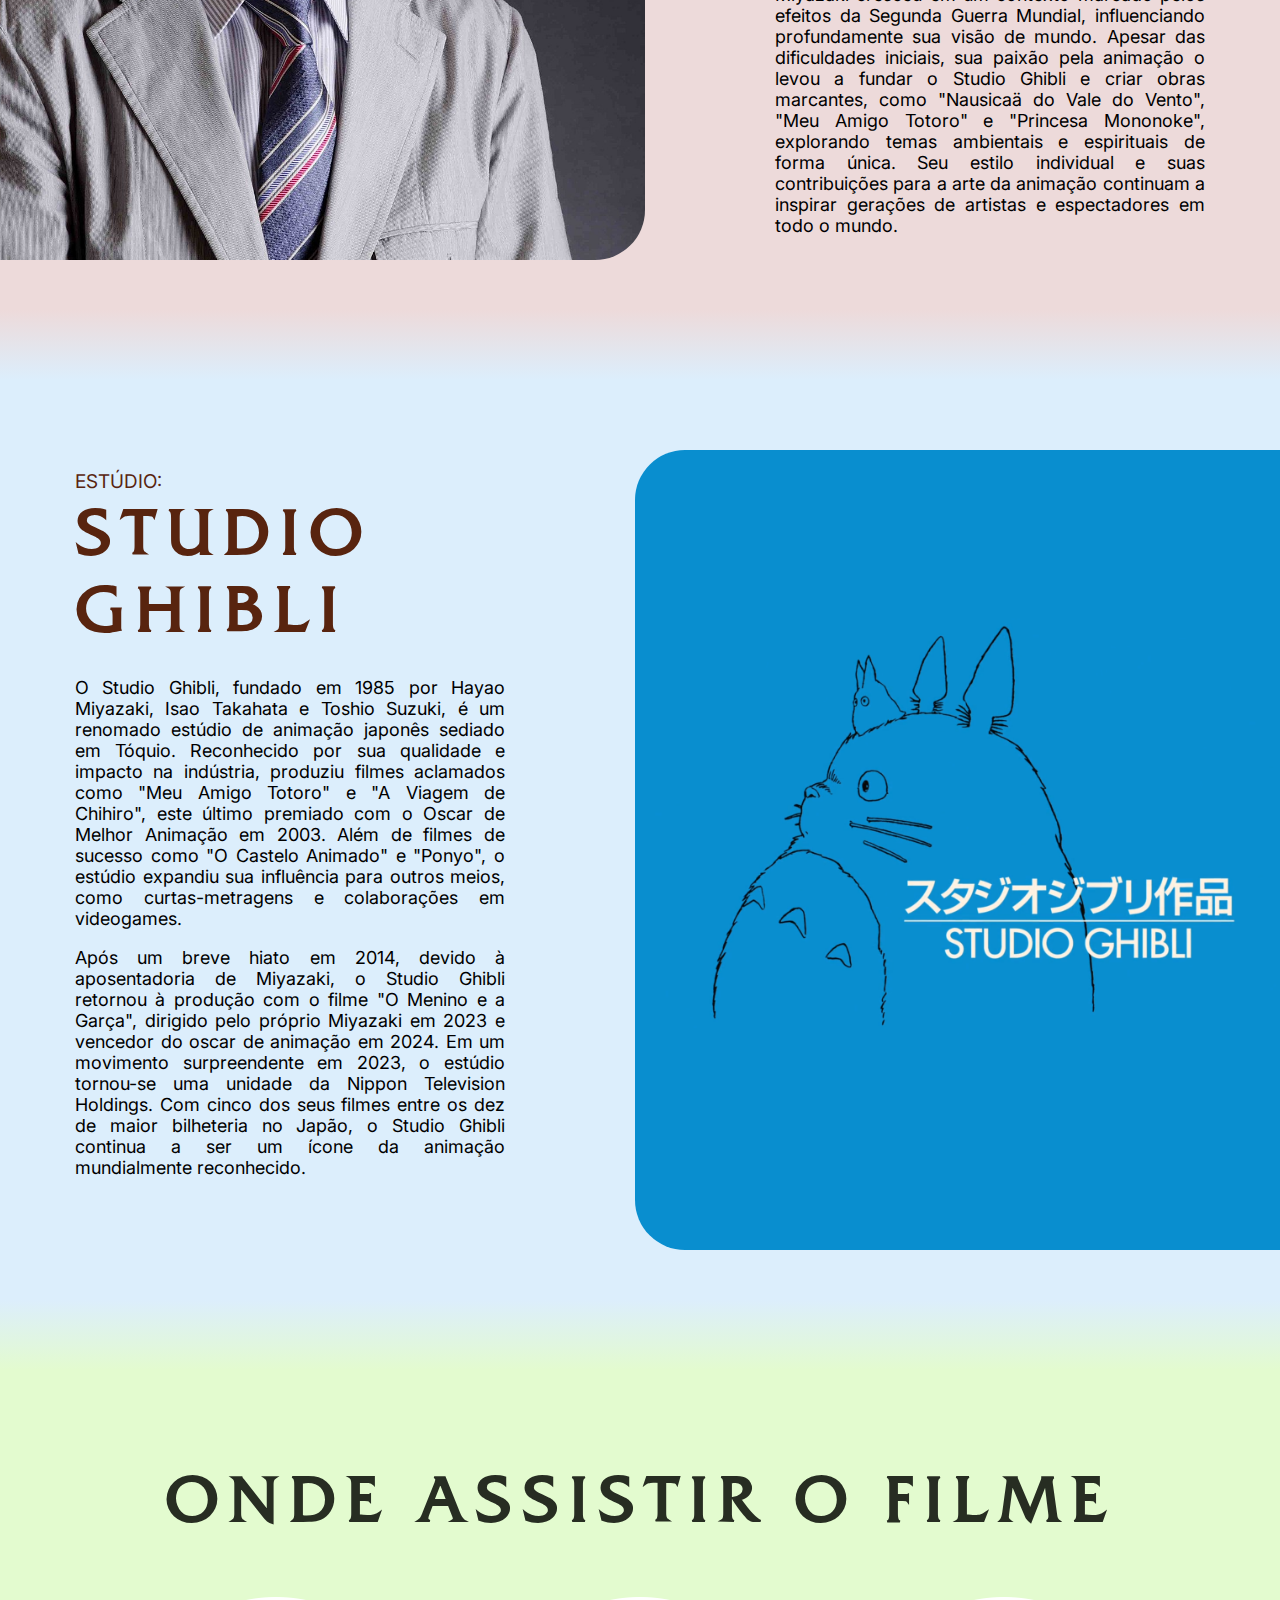
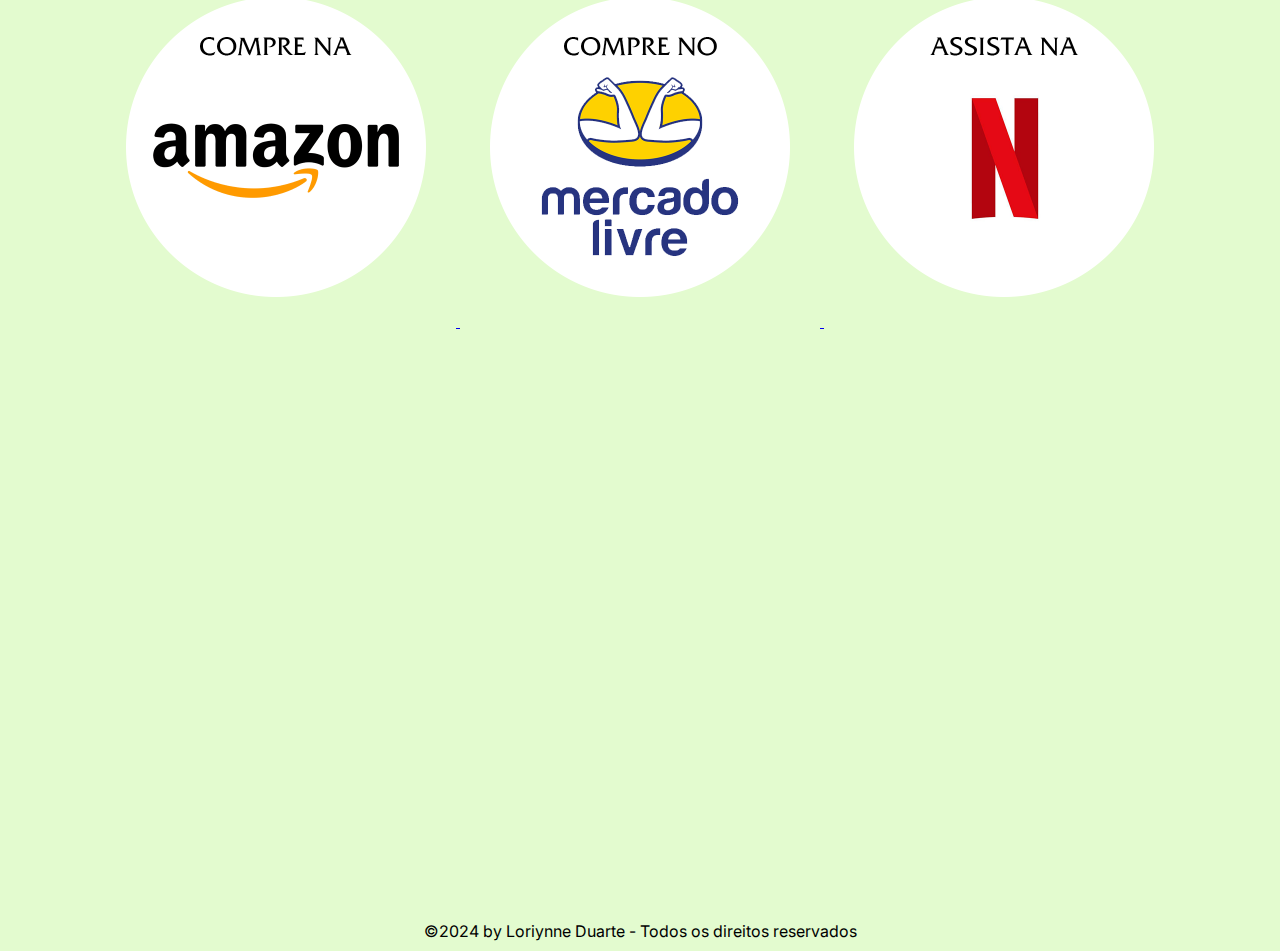
==== commit 9e0c85df: "Etapa Filme 02" ====
--- a/explore-o-filme.html
+++ b/explore-o-filme.html
@@ -110,6 +110,8 @@
         />
       </article>
 
+      <div class="inter01"></div>
+
       <article id="diretor">
         <div class="diretor__content">
           <h2>
@@ -146,6 +148,8 @@
         />
       </article>
 
+      <div class="inter02"></div>
+
       <article id="studio-ghibli">
         <div class="ghibli__content">
           <h2>
@@ -173,11 +177,11 @@
           </p>
         </div>
 
-        <div class="dublagem">
+        <!-- <div class="dublagem">
           <a href="https://dublagem.fandom.com/wiki/O_Castelo_Animado"
             >Veja o Elenco de Dublagem Aqui</a
           >
-        </div>
+        </div> -->
 
         <img
           class="ghibli__img"
@@ -186,24 +190,42 @@
         />
       </article>
 
+      <div class="inter03"></div>
+
       <article id="onde-assistir">
-        <h2>
-          <p class="div-title-4">ONDE ASSISTIR O FILME</p>
-        </h2>
-        <h2>Onde Assistir o Filme</h2>
-        <a
-          href="https://www.amazon.com.br/Castelo-Animado-Hauru-Ugoku-Miyazaki/dp/B08248XK5C/ref=pd_sbs_d_sccl_1_1/142-7457182-6901740?pd_rd_w=KddN2&content-id=amzn1.sym.4ee849ad-38af-4e51-8433-e4db5bb4a44f&pf_rd_p=4ee849ad-38af-4e51-8433-e4db5bb4a44f&pf_rd_r=QSRTZ193EWZ1DQ138T5D&pd_rd_wg=Pv8Vt&pd_rd_r=49146cf7-7547-42b7-8e9b-eead5d34c6c8&pd_rd_i=B08248XK5C&psc=1
-        "
-          >Amazon</a
-        >
-        <a
-          href="https://www.mercadolivre.com.br/dvd-o-castelo-animado-hayao-miyazaki/p/MLB31395358?item_id=MLB3601176333&from=gshop&matt_tool=62604220&matt_word=&matt_source=google&matt_campaign_id=14300459464&matt_ad_group_id=126793517956&matt_match_type=&matt_network=g&matt_device=c&matt_creative=543111991142&matt_keyword=&matt_ad_position=&matt_ad_type=pla&matt_merchant_id=735125422&matt_product_id=MLB31395358-product&matt_product_partition_id=1801751747264&matt_target_id=pla-1801751747264&cq_src=google_ads&cq_cmp=14300459464&cq_net=g&cq_plt=gp&cq_med=pla&gad_source=4&gclid=CjwKCAjwvIWzBhAlEiwAHHWgvbLtfSP4U1g98r3tLG03YKs9Mm_jybQyJX-GI14v_VQSnyqhzwG6cBoCRV8QAvD_BwE"
-          >Mercado Livre</a
-        >
-
-        <a href="https://www.netflix.com/br/title/70028883">Netflix</a>
-
-        <h3>Trailer do Filme</h3>
+        <div class="assistir__content">
+          <h2>
+            <p class="div-title-4">ONDE ASSISTIR O FILME</p>
+          </h2>
+          <a
+            href="https://www.amazon.com.br/Castelo-Animado-Hauru-Ugoku-Miyazaki/dp/B08248XK5C/ref=pd_sbs_d_sccl_1_1/142-7457182-6901740?pd_rd_w=KddN2&content-id=amzn1.sym.4ee849ad-38af-4e51-8433-e4db5bb4a44f&pf_rd_p=4ee849ad-38af-4e51-8433-e4db5bb4a44f&pf_rd_r=QSRTZ193EWZ1DQ138T5D&pd_rd_wg=Pv8Vt&pd_rd_r=49146cf7-7547-42b7-8e9b-eead5d34c6c8&pd_rd_i=B08248XK5C&psc=1
+          "
+          >
+            <img
+              class="assistir__img"
+              src="Imagens/logo-Amazon.png"
+              alt="Logo da Amazon"
+            />
+          </a>
+          <a
+            href="https://www.mercadolivre.com.br/dvd-o-castelo-animado-hayao-miyazaki/p/MLB31395358?item_id=MLB3601176333&from=gshop&matt_tool=62604220&matt_word=&matt_source=google&matt_campaign_id=14300459464&matt_ad_group_id=126793517956&matt_match_type=&matt_network=g&matt_device=c&matt_creative=543111991142&matt_keyword=&matt_ad_position=&matt_ad_type=pla&matt_merchant_id=735125422&matt_product_id=MLB31395358-product&matt_product_partition_id=1801751747264&matt_target_id=pla-1801751747264&cq_src=google_ads&cq_cmp=14300459464&cq_net=g&cq_plt=gp&cq_med=pla&gad_source=4&gclid=CjwKCAjwvIWzBhAlEiwAHHWgvbLtfSP4U1g98r3tLG03YKs9Mm_jybQyJX-GI14v_VQSnyqhzwG6cBoCRV8QAvD_BwE"
+          >
+            <img
+              class="assistir__img"
+              src="Imagens/logo-mercado-livre.png"
+              alt="Logo do Mercado Livre"
+            />
+          </a>
+
+          <a href="https://www.netflix.com/br/title/70028883">
+            <img
+              class="assistir__img"
+              src="Imagens/logo-netflix.png"
+              alt="Logo da Netflix"
+            />
+          </a>
+        </div>
+
         <iframe
           class="trailer"
           src="https://www.youtube.com/embed/Q6BBw7N7rO0?si=T6V8L8-1sFo8Uy5p"
--- a/style-filme.css
+++ b/style-filme.css
@@ -31,6 +31,7 @@
 nav,
 li {
   list-style: none;
+  font-size: 23px;
 }
 
 ul {
@@ -44,9 +45,13 @@
   justify-content: center;
 }
 
+p {
+  font-size: 18px;
+}
+
 .div-title-1 {
   color: #58240f;
-  font-size: 15px;
+  font-size: 19px;
   font-weight: 400;
   margin: 0px;
 }
@@ -61,7 +66,7 @@
 }
 
 .div-title-3 {
-  color: #272d22;
+  color: #58240f;
   font-family: Friz;
   font-size: 63px;
   letter-spacing: 17px;
@@ -70,7 +75,7 @@
 }
 
 .div-title-4 {
-  color: black;
+  color: #272d22;
   font-family: Friz;
   font-size: 63px;
   letter-spacing: 10px;
@@ -104,6 +109,19 @@
   font-weight: bolder;
 }
 
+.inter01 {
+  height: 70px;
+  background: linear-gradient(180deg, #ebd2af 0%, #eddada 100%);
+}
+.inter02 {
+  height: 70px;
+  background: linear-gradient(180deg, #eddada 0%, #dceefc 100%);
+}
+.inter03 {
+  height: 70px;
+  background: linear-gradient(180deg, #dceefc 0%, #e3fbcf 100%);
+}
+
 #sinopse {
   display: grid;
   grid-template-areas:
@@ -132,7 +150,7 @@
   width: 700px;
   object-fit: cover;
   object-position: center;
-  border-radius: 50px 50px 50px 50px;
+  border-radius: 50px;
   align-self: right;
 }
 
@@ -153,7 +171,7 @@
   width: 700px;
   object-fit: cover;
   object-position: top;
-  border-radius: 50px 50px 50px 50px;
+  border-radius: 50px;
   align-self: right;
 }
 
@@ -205,7 +223,7 @@
   width: 700px;
   object-fit: cover;
   object-position: center;
-  border-radius: 50px 50px 50px 50px;
+  border-radius: 50px;
   align-self: right;
 }
 
@@ -217,6 +235,7 @@
 }
 
 #onde-assistir {
+  display: grid;
   background-color: #e3fbcf;
   height: 100%;
   width: 100%;
@@ -225,6 +244,25 @@
   padding-top: 70px;
   padding-bottom: 50px;
   margin: 0px;
+}
+
+.assistir__content {
+  text-align: center;
+}
+
+.assistir__img {
+  margin: 30px;
+  height: 300px;
+}
+
+.trailer {
+  height: 400px;
+  width: 700px;
+  margin: 50px;
+  object-fit: cover;
+  object-position: center;
+  border-radius: 50px;
+  justify-self: center;
 }
 
 footer {
